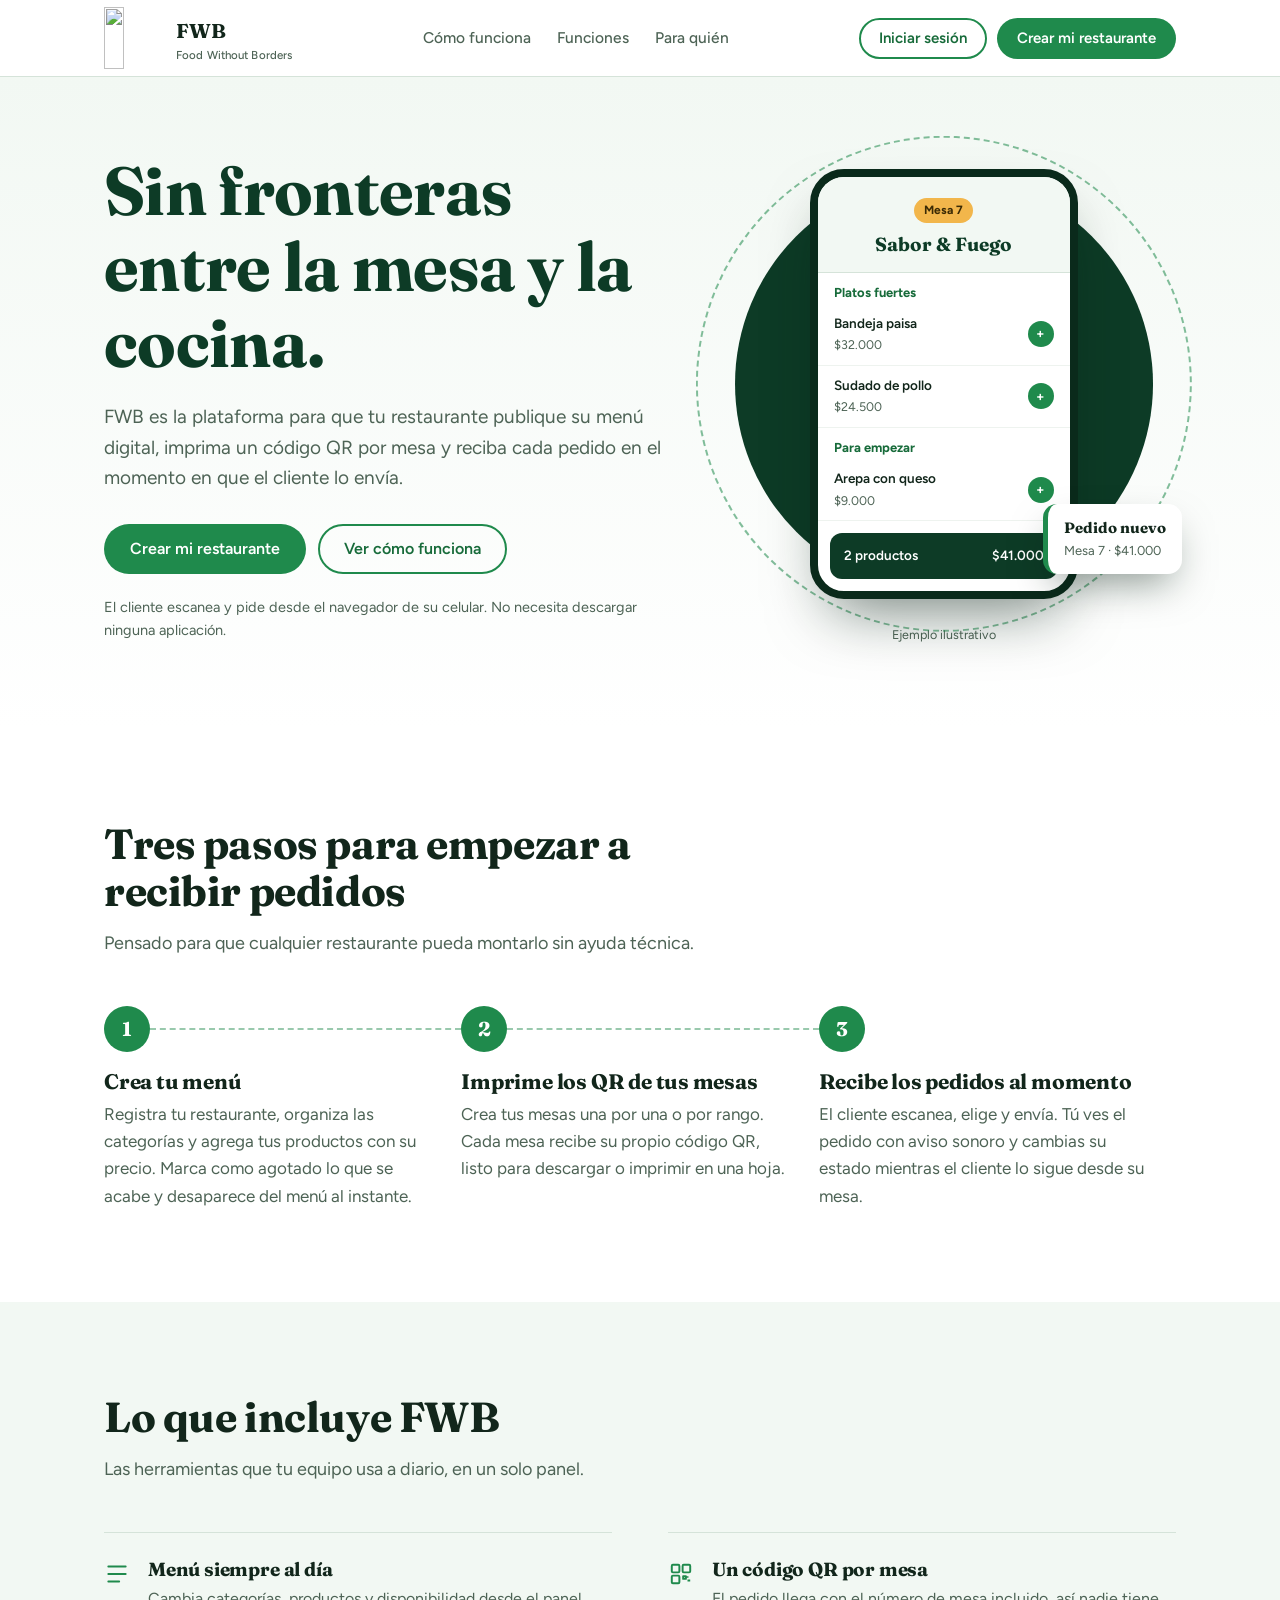
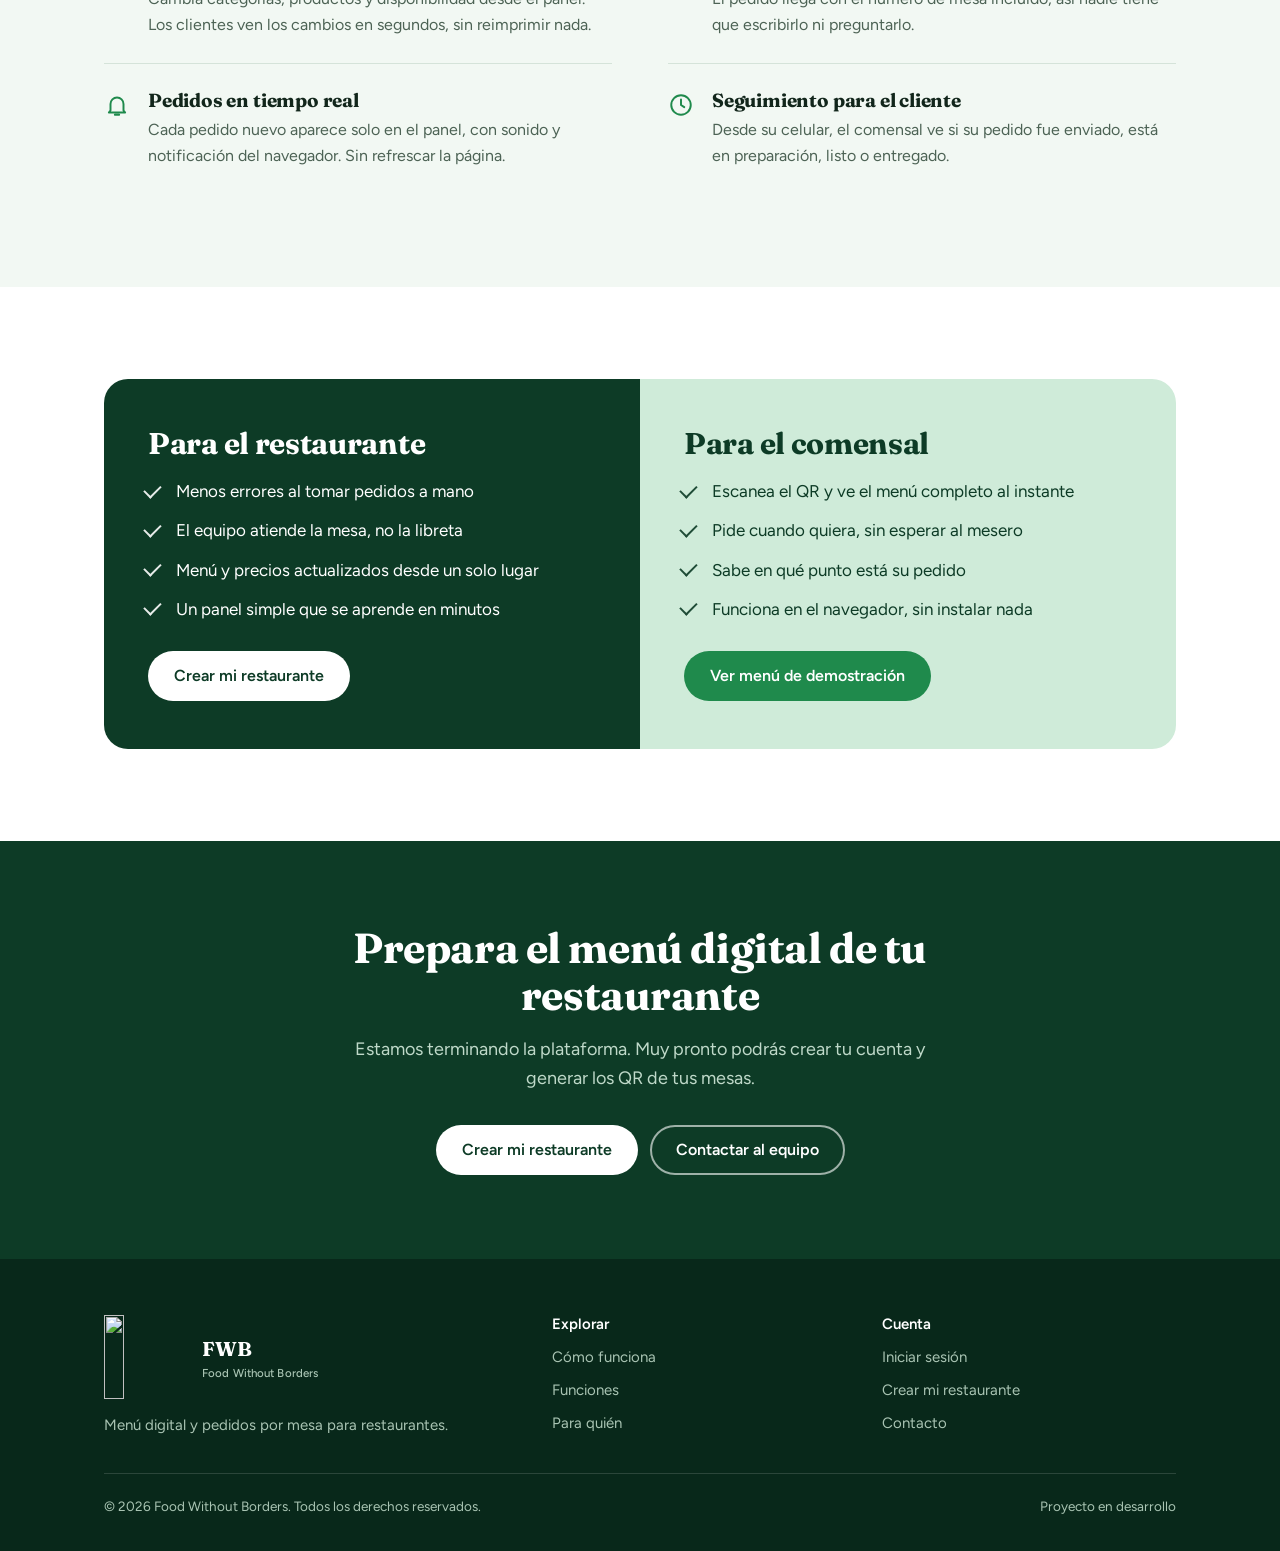
==== FWB/index.html @ a0ba1139 "Add initial HTML structure for FWB website" ====
<!DOCTYPE html>
<html lang="es">
<head>
<meta charset="UTF-8">
<meta name="viewport" content="width=device-width, initial-scale=1">
<title>Food Without Borders (FWB) — Menú digital y pedidos por mesa</title>
<meta name="description" content="FWB es la plataforma para que los restaurantes publiquen su menú digital, generen un código QR por mesa y reciban los pedidos al instante.">
<meta name="theme-color" content="#0D3B26">
<link rel="icon" type="image/png" href="favicon.png">
<link rel="apple-touch-icon" href="apple-touch-icon.png">
<meta property="og:title" content="Food Without Borders (FWB)">
<meta property="og:description" content="Menú digital y pedidos por mesa para restaurantes.">
<meta property="og:image" content="logo.png">
<link rel="preconnect" href="https://fonts.googleapis.com">
<link rel="preconnect" href="https://fonts.gstatic.com" crossorigin>
<link href="https://fonts.googleapis.com/css2?family=Fraunces:opsz,wght@9..144,500;9..144,700&family=Figtree:wght@400;500;600;700&display=swap" rel="stylesheet">
<style>
:root{
  --forest:#0D3B26; --green:#1F8A4C; --green-dark:#176B3A; --leaf:#CFEBD9; --mint:#F2F8F3;
  --ink:#12261B; --muted:#4D6355; --line:#D5E3D9; --sun:#F2B64B; --white:#fff;
  --serif:'Fraunces',Georgia,serif; --sans:'Figtree',system-ui,-apple-system,'Segoe UI',sans-serif;
}
*{box-sizing:border-box}
html{scroll-behavior:smooth;scroll-padding-top:80px}
body{margin:0;font-family:var(--sans);color:var(--ink);background:var(--white);line-height:1.6;font-size:17px}
img,svg{max-width:100%}
a{color:inherit}
.wrap{max-width:1120px;margin:0 auto;padding:0 24px}
h1,h2,h3{font-family:var(--serif);line-height:1.12;margin:0;font-weight:700;letter-spacing:-.01em}
h2{font-size:clamp(30px,4vw,42px)}
h3{font-size:21px}
p{margin:0}
:focus-visible{outline:3px solid var(--sun);outline-offset:3px;border-radius:6px}

/* Botones */
.btn{font:600 16px/1 var(--sans);padding:15px 24px;border-radius:999px;border:2px solid transparent;cursor:pointer;text-decoration:none;display:inline-flex;align-items:center;justify-content:center;transition:background .2s,color .2s,border-color .2s}
.btn-primary{background:var(--green);color:#fff}
.btn-primary:hover{background:var(--green-dark)}
.btn-ghost{background:transparent;border-color:var(--green);color:var(--green-dark)}
.btn-ghost:hover{background:var(--leaf)}
.btn-light{background:#fff;color:var(--forest)}
.btn-light:hover{background:var(--leaf)}
.btn-outline-light{border-color:rgba(255,255,255,.6);color:#fff;background:transparent}
.btn-outline-light:hover{background:rgba(255,255,255,.12)}
.btn-sm{padding:11px 18px;font-size:15px}

/* Cabecera */
header{position:sticky;top:0;z-index:20;background:rgba(255,255,255,.94);backdrop-filter:blur(8px);border-bottom:1px solid var(--line)}
.nav{display:flex;align-items:center;justify-content:space-between;height:76px;gap:16px}
.brand{display:flex;align-items:center;gap:10px;text-decoration:none;font-family:var(--serif);font-weight:700;font-size:20px}
.brand-logo{height:62px;width:auto;display:block;flex:none;transition:transform .25s}
.brand:hover .brand-logo{transform:rotate(-4deg) scale(1.04)}
footer .brand-logo{height:84px}
footer .brand{gap:14px}
.brand small{display:block;font:500 11.5px/1 var(--sans);color:var(--muted);margin-top:3px;letter-spacing:.01em}
.nav-links{display:flex;gap:26px;font-weight:500;font-size:15.5px}
.nav-links a{text-decoration:none;color:var(--muted)}
.nav-links a:hover{color:var(--green-dark)}
.nav-cta{display:flex;gap:10px;align-items:center}
.menu-toggle{display:none;background:none;border:1.5px solid var(--line);border-radius:10px;width:42px;height:42px;cursor:pointer;color:var(--forest)}

/* Hero */
.hero{background:linear-gradient(180deg,var(--mint) 0%,#fff 100%);overflow:hidden}
.hero .wrap{display:grid;grid-template-columns:1.1fr .9fr;gap:40px;align-items:center;padding-top:72px;padding-bottom:84px}
.hero h1{font-size:clamp(40px,6vw,68px);margin-bottom:22px;color:var(--forest)}
.hero p.lead{font-size:19px;color:var(--muted);max-width:30em;margin-bottom:30px}
.hero-actions{display:flex;gap:12px;flex-wrap:wrap;margin-bottom:22px}
.hero-note{font-size:14.5px;color:var(--muted)}
.stage{position:relative;display:flex;justify-content:center;padding:20px 0}
.stage::before{content:"";position:absolute;width:min(420px,90%);aspect-ratio:1;border-radius:50%;background:var(--forest);top:50%;left:50%;transform:translate(-50%,-50%)}
.stage::after{content:"";position:absolute;width:min(500px,106%);aspect-ratio:1;border-radius:50%;border:2px dashed var(--green);opacity:.55;top:50%;left:50%;transform:translate(-50%,-50%)}
.phone{position:relative;z-index:2;width:268px;background:#fff;border-radius:34px;border:8px solid #0A2A1B;box-shadow:0 30px 60px -20px rgba(6,30,18,.55);overflow:hidden}
.phone-top{background:var(--mint);padding:18px 16px 12px;text-align:center;border-bottom:1px solid var(--line)}
.phone-top .mesa{display:inline-block;background:var(--sun);color:#3A2A05;font-weight:700;font-size:12px;padding:3px 10px;border-radius:999px;margin-bottom:6px}
.phone-top strong{display:block;font-family:var(--serif);font-size:19px;color:var(--forest)}
.phone h4{margin:0;padding:12px 16px 4px;font:700 13px var(--sans);color:var(--green-dark)}
.dish{display:flex;justify-content:space-between;align-items:center;gap:8px;padding:9px 16px;border-bottom:1px solid #EEF3EF;font-size:13.5px}
.dish b{display:block;font-weight:600}
.dish span.p{color:var(--muted);font-size:12.5px}
.dish i{font-style:normal;width:26px;height:26px;border-radius:50%;background:var(--green);color:#fff;display:grid;place-items:center;font-weight:700;flex:none}
.cart{margin:12px;background:var(--forest);color:#fff;border-radius:12px;padding:12px 14px;display:flex;justify-content:space-between;font-size:13.5px;font-weight:600}
.toast{position:absolute;z-index:3;right:-6px;bottom:44px;background:#fff;border-radius:14px;padding:12px 16px;box-shadow:0 18px 40px -12px rgba(6,30,18,.5);border-left:5px solid var(--green);font-size:14px;max-width:210px;animation:pop .6s .5s both cubic-bezier(.2,.9,.3,1.3)}
.toast b{display:block;font-family:var(--serif);font-size:15px}
.toast span{color:var(--muted);font-size:13px}
@keyframes pop{from{opacity:0;transform:translateY(14px) scale(.94)}to{opacity:1;transform:none}}
.caption{text-align:center;font-size:12.5px;color:var(--muted);margin-top:6px}

/* Secciones */
section{padding:92px 0}
.section-head{max-width:640px;margin-bottom:48px}
.section-head p{color:var(--muted);margin-top:14px;font-size:18px}

/* Pasos */
.steps{display:grid;grid-template-columns:repeat(3,1fr);gap:0;position:relative;counter-reset:s}
.step{padding:0 28px 0 0;position:relative}
.step .n{width:46px;height:46px;border-radius:50%;background:var(--green);color:#fff;display:grid;place-items:center;font:700 20px var(--serif);margin-bottom:18px;position:relative;z-index:1}
.step::before{content:"";position:absolute;top:22px;left:46px;right:0;border-top:2px dashed var(--green);opacity:.45}
.step:last-child::before{display:none}
.step h3{margin-bottom:8px}
.step p{color:var(--muted)}

/* Funciones */
#funciones{background:var(--mint)}
.features{display:grid;grid-template-columns:repeat(2,1fr);column-gap:56px}
.feature{padding:26px 0;border-top:1.5px solid var(--line);display:grid;grid-template-columns:30px 1fr;gap:14px}
.feature svg{width:26px;height:26px;color:var(--green);margin-top:2px}
.feature h3{font-size:19px;margin-bottom:6px}
.feature p{color:var(--muted);font-size:16px}

/* Públicos */
.split{display:grid;grid-template-columns:1fr 1fr;gap:0;border-radius:24px;overflow:hidden}
.split>div{padding:48px 44px}
.split .a{background:var(--forest);color:#fff}
.split .b{background:var(--leaf);color:var(--forest)}
.split h2{font-size:30px;margin-bottom:18px}
.split ul{list-style:none;margin:0 0 28px;padding:0;display:grid;gap:12px}
.split li{padding-left:28px;position:relative}
.split li::before{content:"";position:absolute;left:0;top:.55em;width:14px;height:8px;border-left:2.5px solid currentColor;border-bottom:2.5px solid currentColor;transform:rotate(-45deg) translateY(-50%);opacity:.9}

/* CTA final */
.cta{background:var(--forest);color:#fff;text-align:center;padding:84px 0}
.cta h2{max-width:18em;margin:0 auto 16px}
.cta p{color:#BFD9C9;max-width:32em;margin:0 auto 32px;font-size:18px}
.cta .hero-actions{justify-content:center;margin:0}

/* Pie */
footer{background:#08281A;color:#A9C4B3;padding:56px 0 34px;font-size:15px}
.foot{display:grid;grid-template-columns:1.4fr 1fr 1fr;gap:36px;margin-bottom:36px}
footer .brand{color:#fff}
footer .brand small{color:#A9C4B3}
footer h4{color:#fff;margin:0 0 12px;font:600 15px var(--sans)}
footer ul{list-style:none;margin:0;padding:0;display:grid;gap:9px}
footer a,footer button.lnk{color:#A9C4B3;text-decoration:none;background:none;border:0;padding:0;font:inherit;cursor:pointer;text-align:left}
footer a:hover,footer button.lnk:hover{color:#fff}
.legal{border-top:1px solid rgba(255,255,255,.14);padding-top:22px;font-size:13.5px;display:flex;justify-content:space-between;gap:12px;flex-wrap:wrap}

/* Diálogo */
dialog{border:0;border-radius:20px;padding:34px 32px 28px;max-width:420px;width:calc(100% - 40px);box-shadow:0 30px 80px -20px rgba(0,0,0,.5);text-align:center;color:var(--ink)}
dialog::backdrop{background:rgba(8,40,26,.55);backdrop-filter:blur(3px)}
dialog .ic{width:54px;height:54px;border-radius:50%;background:var(--leaf);color:var(--green-dark);display:grid;place-items:center;margin:0 auto 16px}
dialog h2{font-size:24px;margin-bottom:10px}
dialog p{color:var(--muted);margin-bottom:24px;font-size:16px}

/* Responsive */
@media (max-width:900px){
  .hero .wrap{grid-template-columns:1fr;padding-top:48px;padding-bottom:64px}
  .stage{margin-top:12px}
  .steps{grid-template-columns:1fr;gap:34px}
  .step{padding:0 0 0 64px}
  .step .n{position:absolute;left:0;top:0;margin:0}
  .step::before{top:46px;left:22px;right:auto;bottom:-30px;border-top:0;border-left:2px dashed var(--green)}
  .features,.split,.foot{grid-template-columns:1fr}
  .split>div{padding:36px 28px}
  section{padding:68px 0}
  .nav-links{display:none;position:absolute;top:76px;left:0;right:0;background:#fff;flex-direction:column;gap:0;padding:8px 24px 16px;border-bottom:1px solid var(--line)}
  .nav-links.open{display:flex}
  .nav-links a{padding:13px 0;border-bottom:1px solid #EEF3EF}
  .menu-toggle{display:grid;place-items:center}
  .nav-cta .btn-ghost{display:none}
}
@media (max-width:420px){.nav-cta .btn-primary{display:none}.toast{right:0}}
@media (prefers-reduced-motion:reduce){html{scroll-behavior:auto}.toast{animation:none}.brand-logo{transition:none}.brand:hover .brand-logo{transform:none}}
</style>
</head>
<body>

<header>
  <div class="wrap nav">
    <a class="brand" href="#inicio" aria-label="Food Without Borders, inicio">
      <img class="brand-logo" src="logo.png" width="56" height="56" alt="">
      <span>FWB<small>Food Without Borders</small></span>
    </a>
    <nav class="nav-links" id="navLinks" aria-label="Principal">
      <a href="#como">Cómo funciona</a>
      <a href="#funciones">Funciones</a>
      <a href="#publicos">Para quién</a>
    </nav>
    <div class="nav-cta">
      <button class="btn btn-ghost btn-sm" data-na>Iniciar sesión</button>
      <button class="btn btn-primary btn-sm" data-na>Crear mi restaurante</button>
      <button class="menu-toggle" id="menuToggle" aria-label="Abrir menú" aria-expanded="false" aria-controls="navLinks">
        <svg width="20" height="20" viewBox="0 0 24 24" fill="none" stroke="currentColor" stroke-width="2.2" stroke-linecap="round"><path d="M4 7h16M4 12h16M4 17h16"/></svg>
      </button>
    </div>
  </div>
</header>

<main>
<section class="hero" id="inicio" style="padding:0">
  <div class="wrap">
    <div>
      <h1>Sin fronteras entre la mesa y la cocina.</h1>
      <p class="lead">FWB es la plataforma para que tu restaurante publique su menú digital, imprima un código QR por mesa y reciba cada pedido en el momento en que el cliente lo envía.</p>
      <div class="hero-actions">
        <button class="btn btn-primary" data-na>Crear mi restaurante</button>
        <a class="btn btn-ghost" href="#como">Ver cómo funciona</a>
      </div>
      <p class="hero-note">El cliente escanea y pide desde el navegador de su celular. No necesita descargar ninguna aplicación.</p>
    </div>
    <div>
      <div class="stage">
        <div class="phone" role="img" aria-label="Ejemplo del menú digital en un celular, con tres platos y un pedido de dos productos">
          <div class="phone-top"><span class="mesa">Mesa 7</span><strong>Sabor &amp; Fuego</strong></div>
          <h4>Platos fuertes</h4>
          <div class="dish"><div><b>Bandeja paisa</b><span class="p">$32.000</span></div><i>+</i></div>
          <div class="dish"><div><b>Sudado de pollo</b><span class="p">$24.500</span></div><i>+</i></div>
          <h4>Para empezar</h4>
          <div class="dish"><div><b>Arepa con queso</b><span class="p">$9.000</span></div><i>+</i></div>
          <div class="cart"><span>2 productos</span><span>$41.000</span></div>
        </div>
        <div class="toast" aria-hidden="true"><b>Pedido nuevo</b><span>Mesa 7 · $41.000</span></div>
      </div>
      <p class="caption">Ejemplo ilustrativo</p>
    </div>
  </div>
</section>

<section id="como">
  <div class="wrap">
    <div class="section-head">
      <h2>Tres pasos para empezar a recibir pedidos</h2>
      <p>Pensado para que cualquier restaurante pueda montarlo sin ayuda técnica.</p>
    </div>
    <div class="steps">
      <div class="step"><div class="n">1</div><h3>Crea tu menú</h3><p>Registra tu restaurante, organiza las categorías y agrega tus productos con su precio. Marca como agotado lo que se acabe y desaparece del menú al instante.</p></div>
      <div class="step"><div class="n">2</div><h3>Imprime los QR de tus mesas</h3><p>Crea tus mesas una por una o por rango. Cada mesa recibe su propio código QR, listo para descargar o imprimir en una hoja.</p></div>
      <div class="step"><div class="n">3</div><h3>Recibe los pedidos al momento</h3><p>El cliente escanea, elige y envía. Tú ves el pedido con aviso sonoro y cambias su estado mientras el cliente lo sigue desde su mesa.</p></div>
    </div>
  </div>
</section>

<section id="funciones">
  <div class="wrap">
    <div class="section-head">
      <h2>Lo que incluye FWB</h2>
      <p>Las herramientas que tu equipo usa a diario, en un solo panel.</p>
    </div>
    <div class="features">
      <div class="feature"><svg viewBox="0 0 24 24" fill="none" stroke="currentColor" stroke-width="1.8" stroke-linecap="round" stroke-linejoin="round" aria-hidden="true"><path d="M4 5h16M4 12h16M4 19h10"/></svg><div><h3>Menú siempre al día</h3><p>Cambia categorías, productos y disponibilidad desde el panel. Los clientes ven los cambios en segundos, sin reimprimir nada.</p></div></div>
      <div class="feature"><svg viewBox="0 0 24 24" fill="none" stroke="currentColor" stroke-width="1.8" stroke-linejoin="round" aria-hidden="true"><rect x="3.5" y="3.5" width="7" height="7" rx="1"/><rect x="13.5" y="3.5" width="7" height="7" rx="1"/><rect x="3.5" y="13.5" width="7" height="7" rx="1"/><path d="M14 14h2.5v2.5H14zM18 18h2.5M18 14v1.5"/></svg><div><h3>Un código QR por mesa</h3><p>El pedido llega con el número de mesa incluido, así nadie tiene que escribirlo ni preguntarlo.</p></div></div>
      <div class="feature"><svg viewBox="0 0 24 24" fill="none" stroke="currentColor" stroke-width="1.8" stroke-linecap="round" stroke-linejoin="round" aria-hidden="true"><path d="M6 17V11a6 6 0 0 1 12 0v6l1.5 2h-15zM10 21h4"/></svg><div><h3>Pedidos en tiempo real</h3><p>Cada pedido nuevo aparece solo en el panel, con sonido y notificación del navegador. Sin refrescar la página.</p></div></div>
      <div class="feature"><svg viewBox="0 0 24 24" fill="none" stroke="currentColor" stroke-width="1.8" stroke-linecap="round" stroke-linejoin="round" aria-hidden="true"><circle cx="12" cy="12" r="9"/><path d="M12 7v5l3 2"/></svg><div><h3>Seguimiento para el cliente</h3><p>Desde su celular, el comensal ve si su pedido fue enviado, está en preparación, listo o entregado.</p></div></div>
    </div>
  </div>
</section>

<section id="publicos">
  <div class="wrap">
    <div class="split">
      <div class="a">
        <h2>Para el restaurante</h2>
        <ul>
          <li>Menos errores al tomar pedidos a mano</li>
          <li>El equipo atiende la mesa, no la libreta</li>
          <li>Menú y precios actualizados desde un solo lugar</li>
          <li>Un panel simple que se aprende en minutos</li>
        </ul>
        <button class="btn btn-light" data-na>Crear mi restaurante</button>
      </div>
      <div class="b">
        <h2>Para el comensal</h2>
        <ul>
          <li>Escanea el QR y ve el menú completo al instante</li>
          <li>Pide cuando quiera, sin esperar al mesero</li>
          <li>Sabe en qué punto está su pedido</li>
          <li>Funciona en el navegador, sin instalar nada</li>
        </ul>
        <button class="btn btn-primary" data-na>Ver menú de demostración</button>
      </div>
    </div>
  </div>
</section>

<section class="cta">
  <div class="wrap">
    <h2>Prepara el menú digital de tu restaurante</h2>
    <p>Estamos terminando la plataforma. Muy pronto podrás crear tu cuenta y generar los QR de tus mesas.</p>
    <div class="hero-actions">
      <button class="btn btn-light" data-na>Crear mi restaurante</button>
      <button class="btn btn-outline-light" data-na>Contactar al equipo</button>
    </div>
  </div>
</section>
</main>

<footer>
  <div class="wrap">
    <div class="foot">
      <div>
        <a class="brand" href="#inicio">
          <img class="brand-logo" src="logo.png" width="56" height="56" alt="">
          <span>FWB<small>Food Without Borders</small></span>
        </a>
        <p style="margin-top:14px;max-width:26em">Menú digital y pedidos por mesa para restaurantes.</p>
      </div>
      <div>
        <h4>Explorar</h4>
        <ul>
          <li><a href="#como">Cómo funciona</a></li>
          <li><a href="#funciones">Funciones</a></li>
          <li><a href="#publicos">Para quién</a></li>
        </ul>
      </div>
      <div>
        <h4>Cuenta</h4>
        <ul>
          <li><button class="lnk" data-na>Iniciar sesión</button></li>
          <li><button class="lnk" data-na>Crear mi restaurante</button></li>
          <li><button class="lnk" data-na>Contacto</button></li>
        </ul>
      </div>
    </div>
    <div class="legal"><span>© <span id="year">2026</span> Food Without Borders. Todos los derechos reservados.</span><span>Proyecto en desarrollo</span></div>
  </div>
</footer>

<dialog id="naDialog" aria-labelledby="naTitle">
  <div class="ic" aria-hidden="true"><svg width="26" height="26" viewBox="0 0 24 24" fill="none" stroke="currentColor" stroke-width="2" stroke-linecap="round"><circle cx="12" cy="12" r="9"/><path d="M12 7v5.5M12 16.5v.01"/></svg></div>
  <h2 id="naTitle">No disponible por el momento</h2>
  <p>Esta función todavía no está habilitada. Estamos terminando la plataforma; vuelve pronto.</p>
  <button class="btn btn-primary" id="naClose" autofocus>Entendido</button>
</dialog>

<script>
(function(){
  var dlg = document.getElementById('naDialog');
  document.querySelectorAll('[data-na]').forEach(function(el){
    el.addEventListener('click', function(e){ e.preventDefault(); dlg.showModal(); });
  });
  document.getElementById('naClose').addEventListener('click', function(){ dlg.close(); });
  dlg.addEventListener('click', function(e){ if (e.target === dlg) dlg.close(); });

  var toggle = document.getElementById('menuToggle'), links = document.getElementById('navLinks');
  toggle.addEventListener('click', function(){
    var open = links.classList.toggle('open');
    toggle.setAttribute('aria-expanded', open);
  });
  links.addEventListener('click', function(e){
    if (e.target.tagName === 'A') { links.classList.remove('open'); toggle.setAttribute('aria-expanded', 'false'); }
  });

  document.getElementById('year').textContent = new Date().getFullYear();
})();
</script>
</body>
</html>
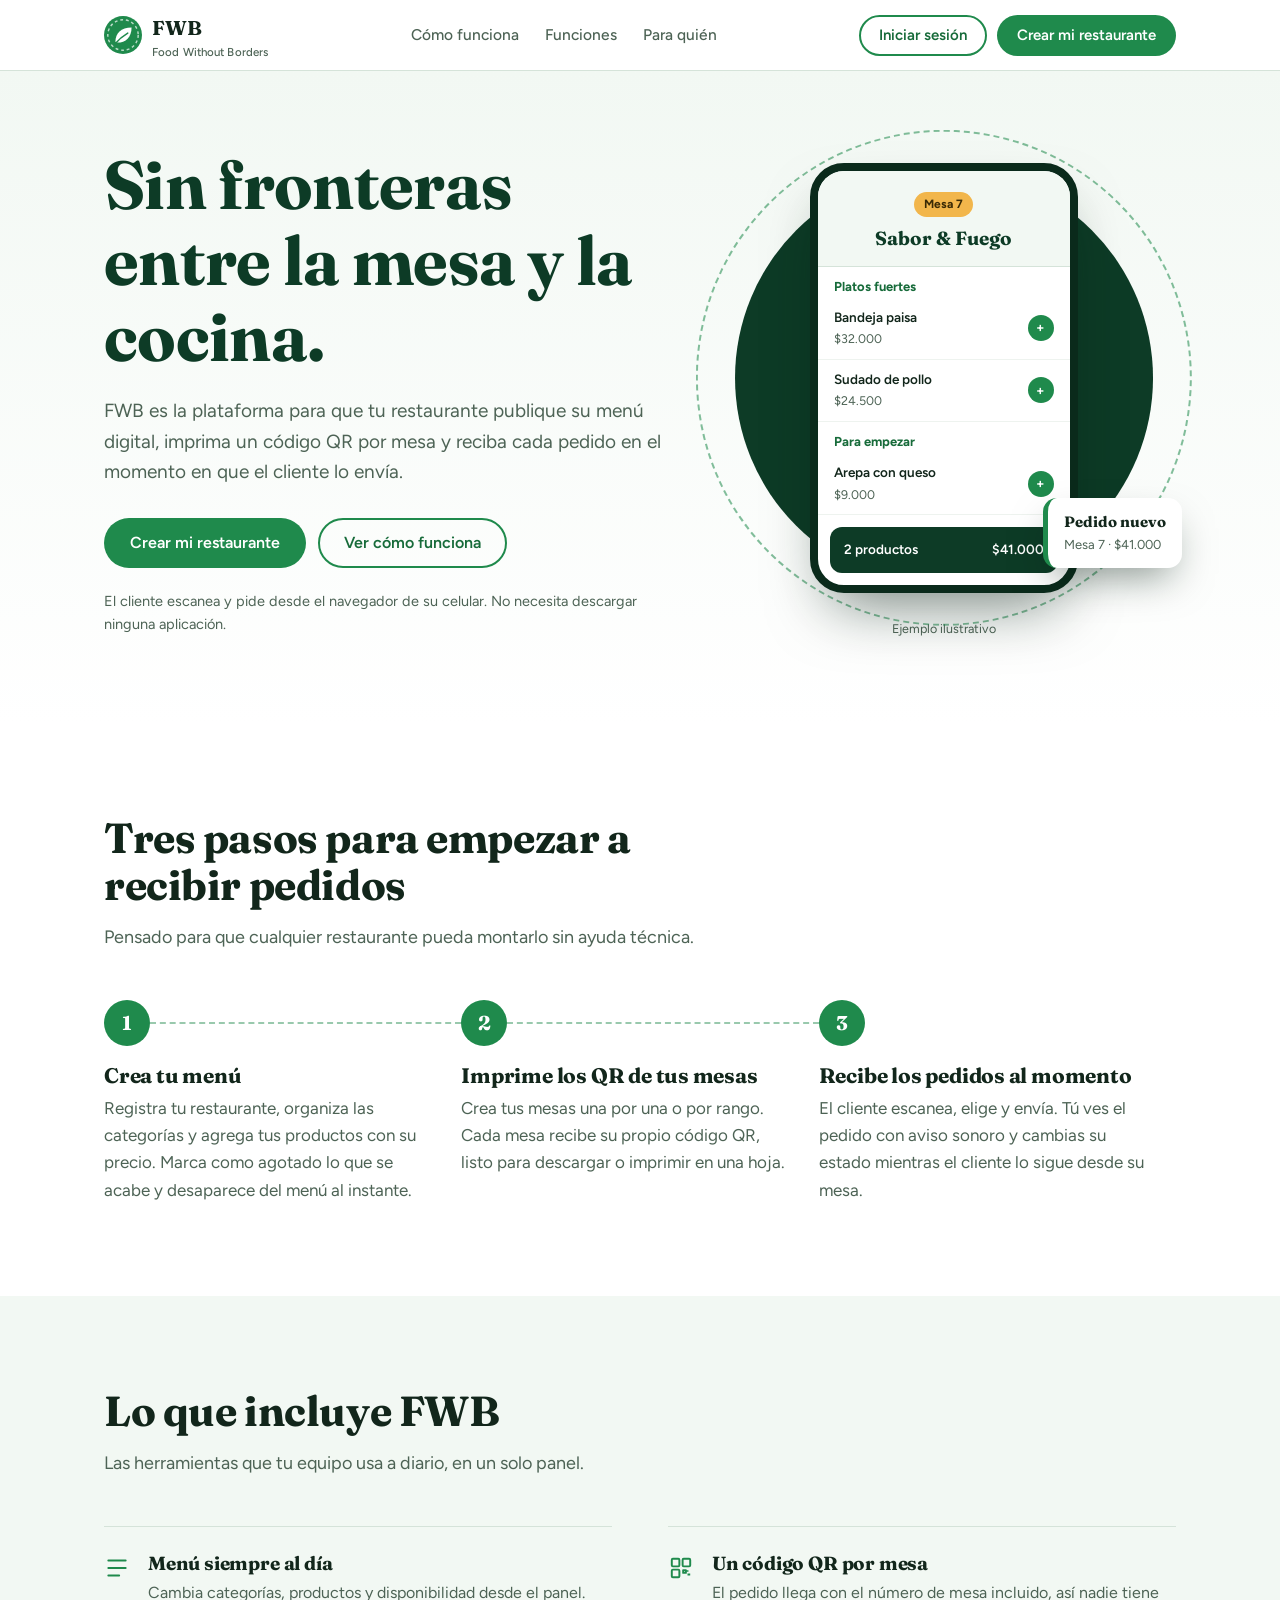
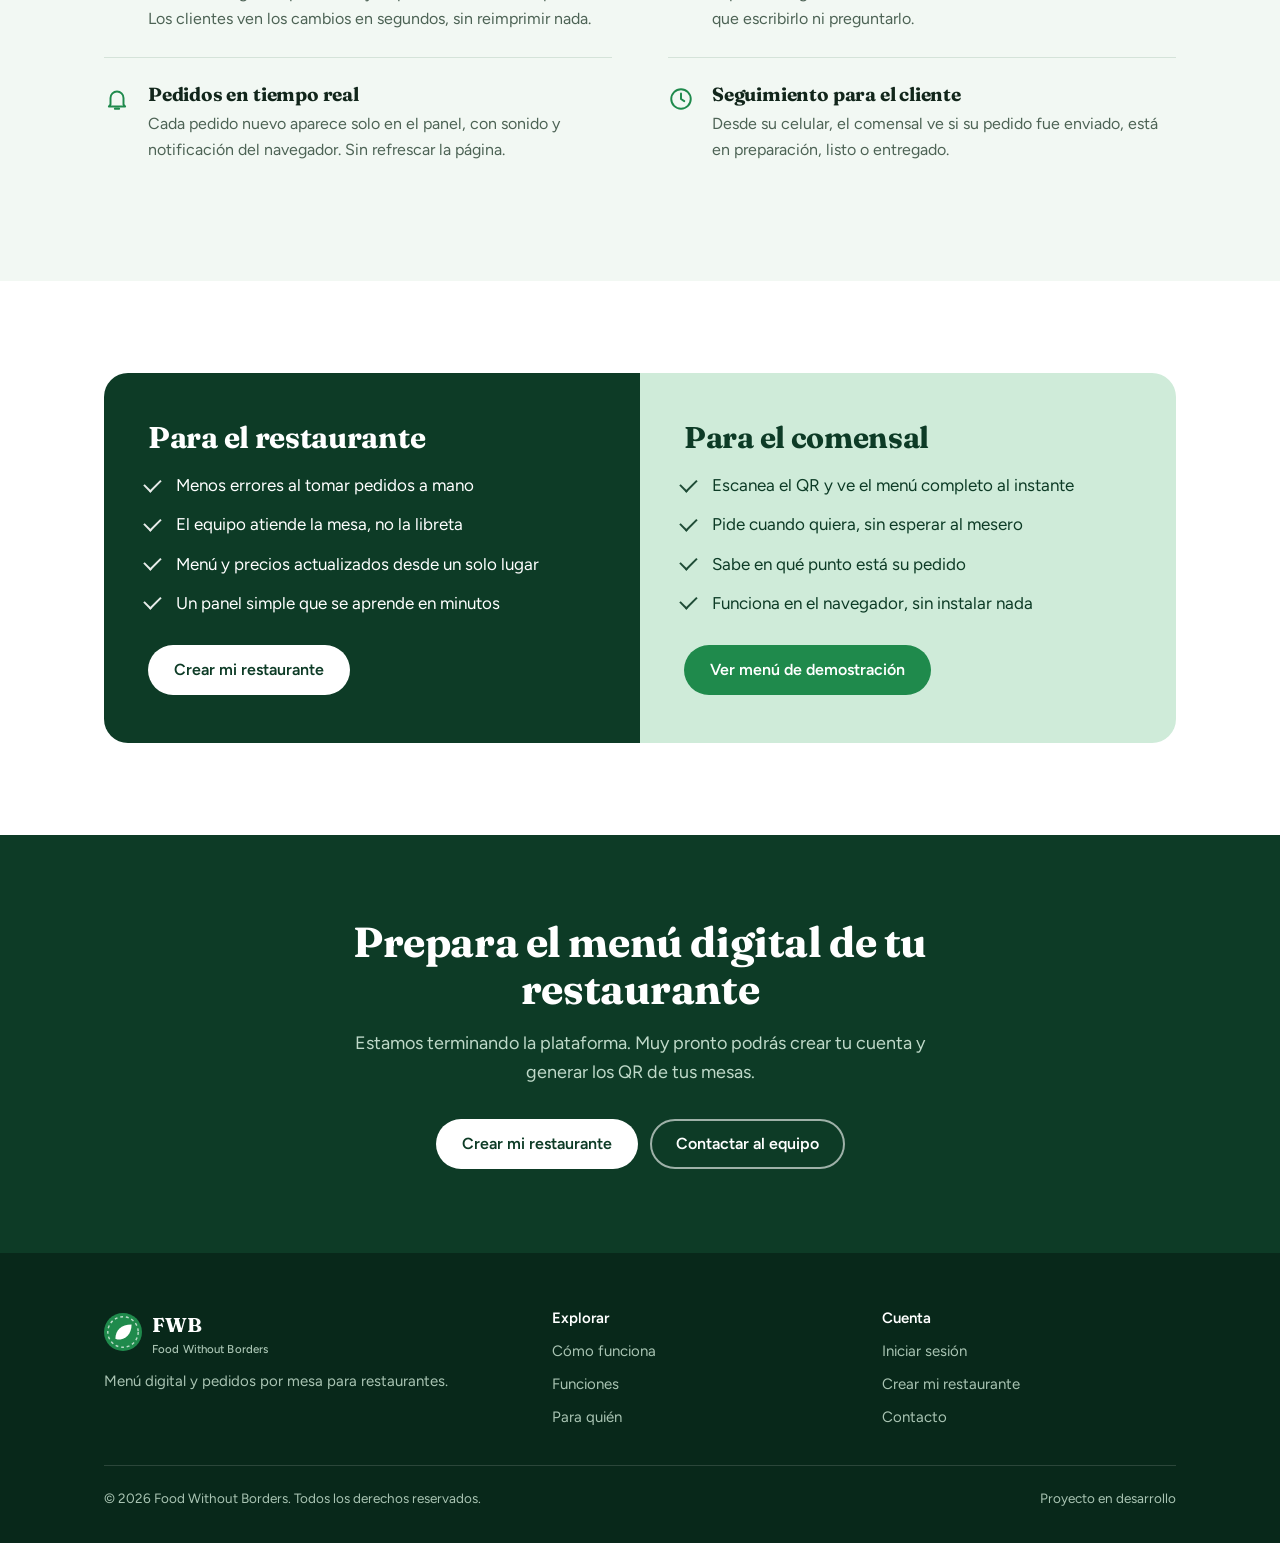
==== commit 15adf5c6: "Add files via upload" ====
--- a/FWB/index.html
+++ b/FWB/index.html
@@ -6,11 +6,7 @@
 <title>Food Without Borders (FWB) — Menú digital y pedidos por mesa</title>
 <meta name="description" content="FWB es la plataforma para que los restaurantes publiquen su menú digital, generen un código QR por mesa y reciban los pedidos al instante.">
 <meta name="theme-color" content="#0D3B26">
-<link rel="icon" type="image/png" href="favicon.png">
-<link rel="apple-touch-icon" href="apple-touch-icon.png">
-<meta property="og:title" content="Food Without Borders (FWB)">
-<meta property="og:description" content="Menú digital y pedidos por mesa para restaurantes.">
-<meta property="og:image" content="logo.png">
+<link rel="icon" href="data:image/svg+xml,%3Csvg xmlns='http://www.w3.org/2000/svg' viewBox='0 0 32 32'%3E%3Ccircle cx='16' cy='16' r='16' fill='%231F8A4C'/%3E%3Cpath d='M9 22c0-8 5-13 14-13 0 9-5 14-13 14' fill='%23fff'/%3E%3C/svg%3E">
 <link rel="preconnect" href="https://fonts.googleapis.com">
 <link rel="preconnect" href="https://fonts.gstatic.com" crossorigin>
 <link href="https://fonts.googleapis.com/css2?family=Fraunces:opsz,wght@9..144,500;9..144,700&family=Figtree:wght@400;500;600;700&display=swap" rel="stylesheet">
@@ -46,12 +42,8 @@
 
 /* Cabecera */
 header{position:sticky;top:0;z-index:20;background:rgba(255,255,255,.94);backdrop-filter:blur(8px);border-bottom:1px solid var(--line)}
-.nav{display:flex;align-items:center;justify-content:space-between;height:76px;gap:16px}
+.nav{display:flex;align-items:center;justify-content:space-between;height:70px;gap:16px}
 .brand{display:flex;align-items:center;gap:10px;text-decoration:none;font-family:var(--serif);font-weight:700;font-size:20px}
-.brand-logo{height:62px;width:auto;display:block;flex:none;transition:transform .25s}
-.brand:hover .brand-logo{transform:rotate(-4deg) scale(1.04)}
-footer .brand-logo{height:84px}
-footer .brand{gap:14px}
 .brand small{display:block;font:500 11.5px/1 var(--sans);color:var(--muted);margin-top:3px;letter-spacing:.01em}
 .nav-links{display:flex;gap:26px;font-weight:500;font-size:15.5px}
 .nav-links a{text-decoration:none;color:var(--muted)}
@@ -152,14 +144,14 @@
   .features,.split,.foot{grid-template-columns:1fr}
   .split>div{padding:36px 28px}
   section{padding:68px 0}
-  .nav-links{display:none;position:absolute;top:76px;left:0;right:0;background:#fff;flex-direction:column;gap:0;padding:8px 24px 16px;border-bottom:1px solid var(--line)}
+  .nav-links{display:none;position:absolute;top:70px;left:0;right:0;background:#fff;flex-direction:column;gap:0;padding:8px 24px 16px;border-bottom:1px solid var(--line)}
   .nav-links.open{display:flex}
   .nav-links a{padding:13px 0;border-bottom:1px solid #EEF3EF}
   .menu-toggle{display:grid;place-items:center}
   .nav-cta .btn-ghost{display:none}
 }
 @media (max-width:420px){.nav-cta .btn-primary{display:none}.toast{right:0}}
-@media (prefers-reduced-motion:reduce){html{scroll-behavior:auto}.toast{animation:none}.brand-logo{transition:none}.brand:hover .brand-logo{transform:none}}
+@media (prefers-reduced-motion:reduce){html{scroll-behavior:auto}.toast{animation:none}}
 </style>
 </head>
 <body>
@@ -167,7 +159,7 @@
 <header>
   <div class="wrap nav">
     <a class="brand" href="#inicio" aria-label="Food Without Borders, inicio">
-      <img class="brand-logo" src="logo.png" width="56" height="56" alt="">
+      <svg width="38" height="38" viewBox="0 0 40 40" aria-hidden="true"><circle cx="20" cy="20" r="20" fill="#1F8A4C"/><circle cx="20" cy="20" r="16" fill="none" stroke="#fff" stroke-width="1.5" stroke-dasharray="3 3" opacity=".7"/><path d="M12 27c0-9 6-15 17-15 0 10-6 16-15 16" fill="#fff"/><path d="M12 29c4-5 8-8 13-11" stroke="#1F8A4C" stroke-width="1.6" fill="none" stroke-linecap="round"/></svg>
       <span>FWB<small>Food Without Borders</small></span>
     </a>
     <nav class="nav-links" id="navLinks" aria-label="Principal">
@@ -265,7 +257,7 @@
           <li>Sabe en qué punto está su pedido</li>
           <li>Funciona en el navegador, sin instalar nada</li>
         </ul>
-        <button class="btn btn-primary" data-na>Ver menú de demostración</button>
+        <a class="btn btn-primary" href="menu.html">Ver menú de demostración</a>
       </div>
     </div>
   </div>
@@ -288,7 +280,7 @@
     <div class="foot">
       <div>
         <a class="brand" href="#inicio">
-          <img class="brand-logo" src="logo.png" width="56" height="56" alt="">
+          <svg width="38" height="38" viewBox="0 0 40 40" aria-hidden="true"><circle cx="20" cy="20" r="20" fill="#1F8A4C"/><circle cx="20" cy="20" r="16" fill="none" stroke="#fff" stroke-width="1.5" stroke-dasharray="3 3" opacity=".7"/><path d="M12 27c0-9 6-15 17-15 0 10-6 16-15 16" fill="#fff"/></svg>
           <span>FWB<small>Food Without Borders</small></span>
         </a>
         <p style="margin-top:14px;max-width:26em">Menú digital y pedidos por mesa para restaurantes.</p>
